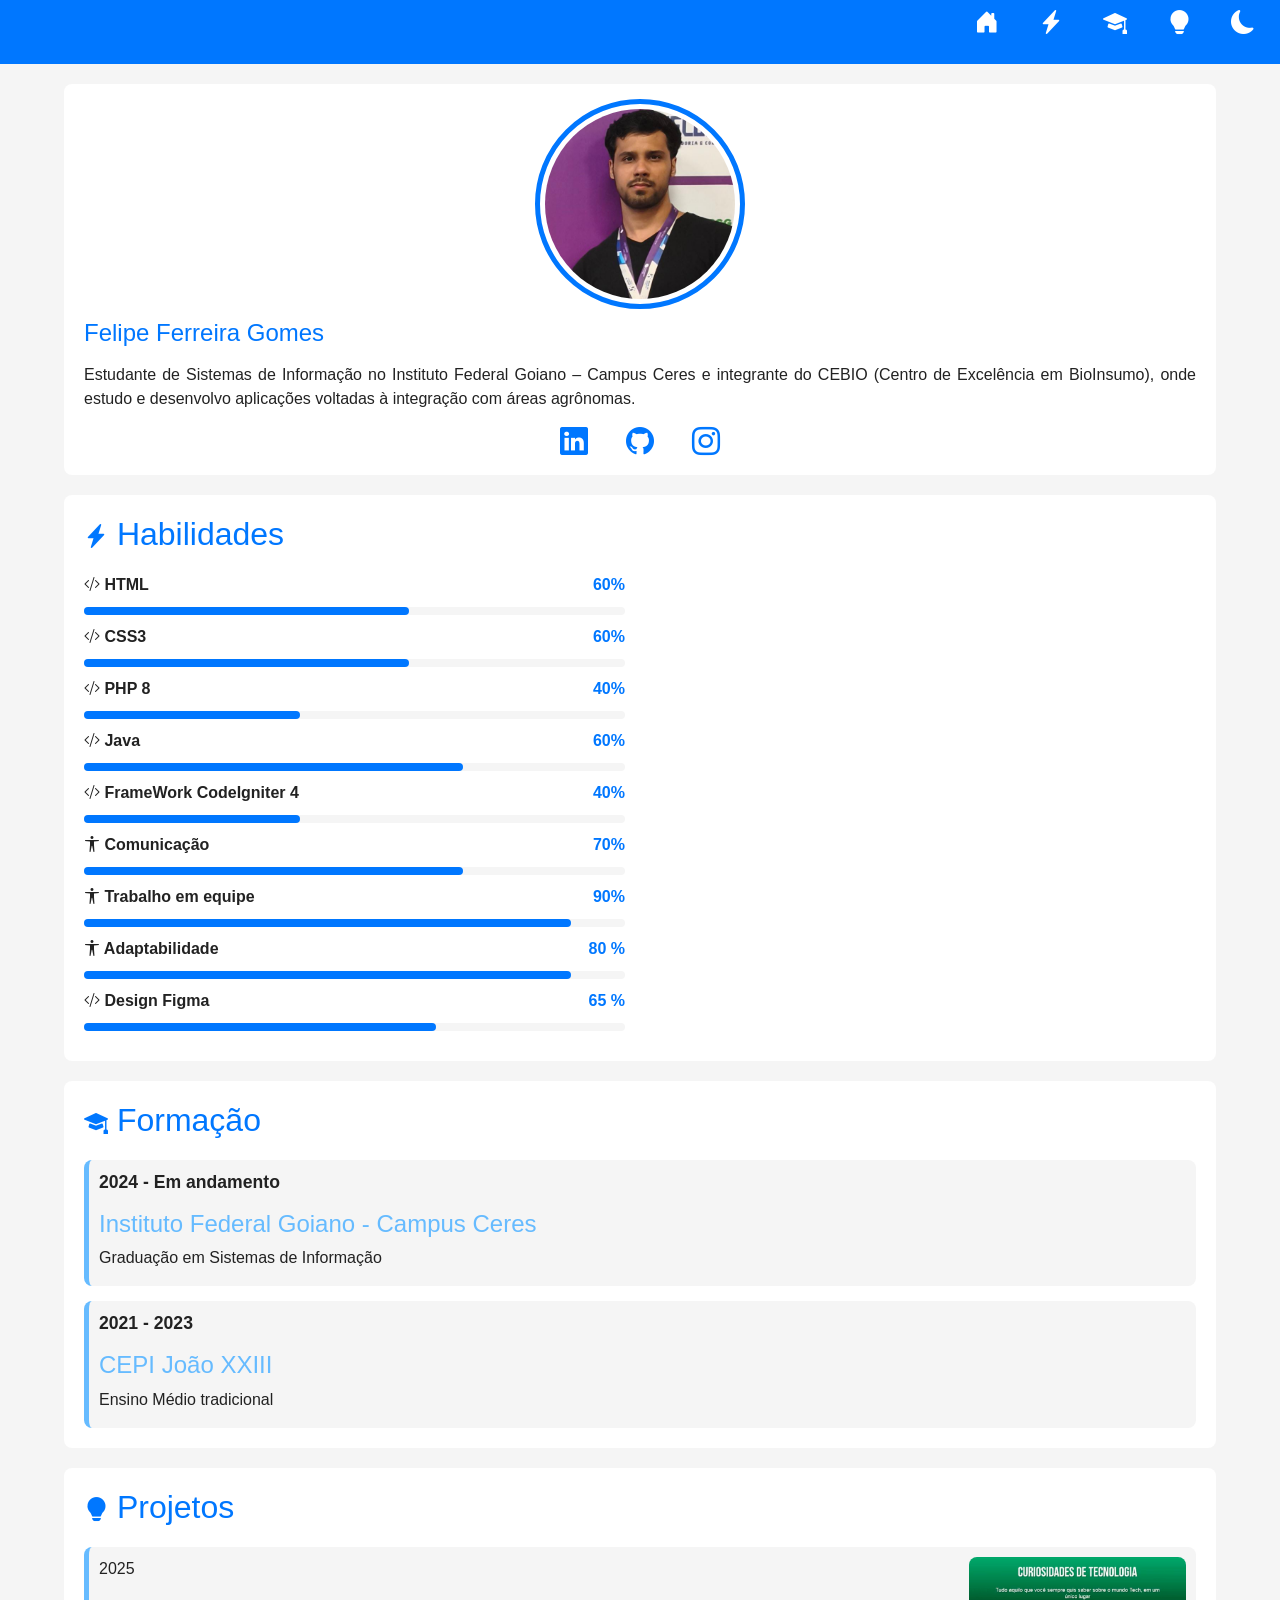
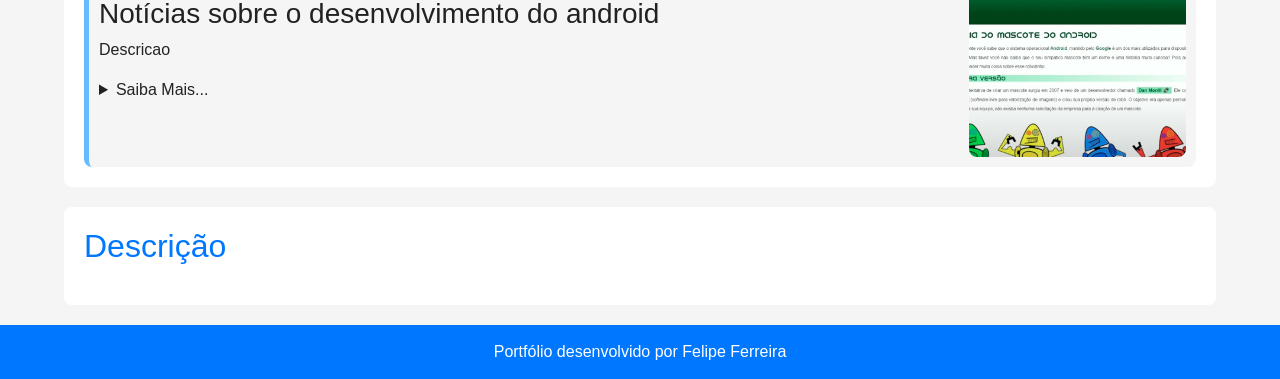
==== projeto-portfolio/index.html @ 2c06e5e0 "Menu funcional" ====
<!DOCTYPE html>
<html lang="pt-br">

<head>
    <meta charset="UTF-8">
    <meta name="viewport" content="width=device-width, initial-scale=1.0">
    <title>Portfólio Felipe</title>
    <link rel="shortcut icon" href="favicon.svg" type="image/svg">
    <link href="https://cdn.jsdelivr.net/npm/bootstrap@5.0.2/dist/css/bootstrap.min.css" rel="stylesheet"
        integrity="sha384-EVSTQN3/azprG1Anm3QDgpJLIm9Nao0Yz1ztcQTwFspd3yD65VohhpuuCOmLASjC" crossorigin="anonymous">
    <link href="https://cdn.jsdelivr.net/npm/bootstrap-icons@1.11.3/font/bootstrap-icons.css" rel="stylesheet">
    <link rel="stylesheet" href="estilos/style.css">


</head>

<body>

    <header>

        <nav id="menu">
            <ul>
                <li><a href="#ficha" class="link"><i class="bi bi-house-door-fill fs-4"></i></a></li>
                <li><a href="#skills" class="link" ><i class="bi bi-lightning-charge-fill fs-4"></i></a></li>
                <li><a href="#formacao" class="link" ><i class="bi bi-mortarboard-fill fs-4"></i></a></li>
                <li><a href="#projeto" class="link" ><i class="bi bi-lightbulb-fill fs-4"></i></a></li>
                <li><a href="#" id="botao-tema"><i class="bi bi-moon-fill fs-4"></i></a></li>
            </ul>
        </nav>


    </header>

    <main>

        <section id="ficha">
            <img src="imagens/felipePerfil.jpg" alt="Felipe Ferreira" class="foto">
            <h1>Felipe Ferreira Gomes</h1>
            <p>Estudante de Sistemas de Informação no Instituto Federal Goiano – Campus Ceres e integrante do CEBIO
                (Centro de Excelência em BioInsumo), onde estudo e desenvolvo aplicações voltadas à integração com áreas
                agrônomas. </p>
            <div id="social">
                <a href="https://www.linkedin.com/in/felipe-ferreira-gomes-b297a4351/" target="_blank" rel="nofollow">
                    <i class="bi bi-linkedin fs-3"></i></a> <!--LINKEDIN-->
                <a href="https://github.com/FelGomes" target="_blank" rel="nofollow"> <i
                        class="bi bi-github fs-3"></i></a> <!--GitHUb-->
                <a href="https://www.instagram.com/felipe.gomees_?igsh=MTMwdmM3eGdrZGh6NA==" target="_blank"
                    rel="nofollow"> <i class="bi bi-instagram fs-3"></i></a> <!--Instagram-->


            </div>

        </section>

        <section id="detalhes">
            <article id="skills">
                <h2> <i class="bi bi-lightning-charge-fill fs-4"></i> Habilidades </h2>
                <div id="skill-container">
                    <div class="item">
                        <div class="info">
                            <span class="nome">
                                <i class="bi bi-code-slash"></i> HTML
                            </span>
                            <span class="porcent">
                                60%
                            </span>
                        </div>

                        <div class="barra">
                            <div class="progresso" style="width: 60%;">
                            </div>
                        </div>
                    </div>
                </div>

                <div id="skill-container">
                    <div class="item">
                        <div class="info">
                            <span class="nome">
                                <i class="bi bi-code-slash"></i> CSS3
                            </span>
                            <span class="porcent">
                                60%
                            </span>
                        </div>

                        <div class="barra">
                            <div class="progresso" style="width: 60%;">
                            </div>
                        </div>
                    </div>
                </div>

                <div id="skill-container">
                    <div class="item">
                        <div class="info">
                            <span class="nome">
                                <i class="bi bi-code-slash"></i> PHP 8
                            </span>
                            <span class="porcent">
                                40%
                            </span>
                        </div>

                        <div class="barra">
                            <div class="progresso" style="width: 40%;">
                            </div>
                        </div>
                    </div>
                </div>

                <div id="skill-container">
                    <div class="item">
                        <div class="info">
                            <span class="nome">
                                <i class="bi bi-code-slash"></i> Java
                            </span>
                            <span class="porcent">
                                60%
                            </span>
                        </div>

                        <div class="barra">
                            <div class="progresso" style="width: 70%;">
                            </div>
                        </div>
                    </div>
                </div>


                <div id="skill-container">
                    <div class="item">
                        <div class="info">
                            <span class="nome">
                                <i class="bi bi-code-slash"></i> FrameWork CodeIgniter 4
                            </span>
                            <span class="porcent">
                                40%
                            </span>
                        </div>

                        <div class="barra">
                            <div class="progresso" style="width: 40%;">
                            </div>
                        </div>
                    </div>
                </div>

                <div id="skill-container">
                    <div class="item">
                        <div class="info">
                            <span class="nome">
                                <i class="bi bi-universal-access"></i> Comunicação
                            </span>
                            <span class="porcent">
                                70%
                            </span>
                        </div>

                        <div class="barra">
                            <div class="progresso" style="width: 70%;">
                            </div>
                        </div>
                    </div>
                </div>

                <div id="skill-container">
                    <div class="item">
                        <div class="info">
                            <span class="nome">
                                <i class="bi bi-universal-access"></i> Trabalho em equipe
                            </span>
                            <span class="porcent">
                                90%
                            </span>
                        </div>

                        <div class="barra">
                            <div class="progresso" style="width: 90%;">
                            </div>
                        </div>
                    </div>
                </div>

                <div id="skill-container">
                    <div class="item">
                        <div class="info">
                            <span class="nome">
                                <i class="bi bi-universal-access"></i> Adaptabilidade
                            </span>
                            <span class="porcent">
                                80 %
                            </span>
                        </div>

                        <div class="barra">
                            <div class="progresso" style="width: 90%;">
                            </div>
                        </div>
                    </div>
                </div>


                <div id="skill-container">
                    <div class="item">
                        <div class="info">
                            <span class="nome">
                                <i class="bi bi-code-slash"></i> Design Figma
                            </span>
                            <span class="porcent">
                                65 %
                            </span>
                        </div>

                        <div class="barra">
                            <div class="progresso" style="width: 65%;">
                            </div>
                        </div>
                    </div>
                </div>


            </article> <!--FIm das skills-->

            <article id="formacao">
                <h2> <i class="bi bi-mortarboard-fill fs-4"></i> Formação</h2>

                <div id="formacao-container">
                    <div class="curso">
                        <p class="periodo"> 2021 - 2023
                        <h3 class="instituicao">CEPI João XXIII</h3>
                        <p class="titulacao">Ensino Médio tradicional</p>
                        </p>
                    </div>

                    <div class="curso">
                        <p class="periodo"> 2024 - Em andamento
                        <h3 class="instituicao">Instituto Federal Goiano - Campus Ceres</h3>
                        <p class="titulacao">Graduação em Sistemas de Informação</p>
                        </p>
                    </div>

                </div>




            </article> <!--FIm das formacao-->

            <article id="projeto">
                <h2> <i class="bi bi-lightbulb-fill fs-4"></i> Projetos</h2>
                <div id="projeto-container">
                    <div class="projeto">
                        <img src="imagens/projeto-03-android.jpg" class="foto" alt="Site do android">
                        <div class="projeto-info">
                            <p class="periodo"> 2025</p>
                            <h3 class="titulo"> Notícias sobre o desenvolvimento do android </h3>
                            <p>Descricao</p>
                            <details>
                                <summary>Saiba Mais...</summary>
                                <p>Lorem ipsum dolor sit amet consectetur adipisicing elit. Iste animi adipisci ut vel
                                    libero nobis obcaecati harum eius error quas perferendis, dicta praesentium amet
                                    assumenda? Eligendi voluptas error sequi dolore. Lorem ipsum dolor, sit amet
                                    consectetur adipisicing elit. Beatae repellendus temporibus excepturi assumenda
                                    nesciunt, aliquid corrupti ex pariatur dolorum quae, veniam iure animi maxime soluta
                                    facilis vero ipsum quia debitis.</p>
                            </details>
                        </div>
                    </div>
                </div>





            </article> <!--FIm das projetos-->



            <article id="contato">
                <h2> Descrição</h2>
            </article>

        </section>
    </main>

    <footer>

        Portfólio desenvolvido por Felipe Ferreira

    </footer>

    <script src="scripts/script.js">

    </script>

</body>

</html>
---- projeto-portfolio/estilos/style.css ----
/* 
  Variáveis para cores:
  --fundo-principal
  --texto
  --texto-inverso
  --destaque
  --destaque-inverso
  --fundo-card
*/


* {
  margin: 0;
  padding: 0;
  box-sizing: border-box;
}

:root {
  --fundo-principal: #f5f5f5;
  --texto: #222222;
  --texto-inverso: #fff;
  --destaque: #0077ff;
  --destaque-inverso: #66bbff;
  --fundo-card: #fff;

}


body {
  font-family: Verdana, Geneva, Tahoma, sans-serif;
  line-height: 1.5em;
  background-color: var(--fundo-principal);
  color: var(--texto);

}

p {
  text-align: justify;
}

/*Cabeçalho*/
header {
  background-color: var(--destaque);
  color: var(--texto);
  padding: 10px;
  display: flex;
  /*Utilizou para deixar flexivel*/
  justify-content: flex-end;
  /*Mudou a posição para o final da página*/
  align-content: center;
  /*E deixou o conteudo centralizado no eixo vertical (cross axis)*/
  position: sticky; /*Posição da barra de icones*/
  top: 0; /*Posição que vai ficar a barra*/
  z-index: 1; /*sao camadas*/
}

/*lista dos icones*/
#menu ul {
  list-style: none;
  /*Tira as bolinhas do link*/
  display: flex;
  /*Deixou ele flexivel, logo, ficou um do lado do outro*/
  gap: 10px;
  /*Distancia entre eles de 10px (grid layout)*/
}


/*link*/
nav#menu a {
  text-decoration: none;
  /*Tirou o sublinhado*/
  color: var(--texto-inverso);
  font-weight: 600;
  /*Tamanho da fonte*/
  padding: 12px 15px;
  border-radius: 5px;
  transition: background-color 0.3s, color 0.3s;
  /*Tempo de transiçção ao mudar ao passar o mouse em cima*/
}

/*Animação do link*/
nav#menu a:hover {
  background-color: var(--destaque-inverso);
  color: var(--destaque);
}

/*Conteudo*/
main {
  display: grid;
  grid-template-columns: 1fr 90vw 1fr;
  gap: 20px;
  margin-top: 20px;

}

/*Descrição do perfil*/

section#ficha {
  background-color: var(--fundo-card);
  padding: 20px;
  border-radius: 8px;
  grid-column: 2;
}

#ficha>p {
  text-align: justify;
}


/*FOto do perfil*/
section#ficha img.foto {
  width: 200px;
  aspect-ratio: 1/1;
  /*tamanho*/
  object-fit: cover;
  /*Controla como a imagem se encaixa dentro do espaço definido.*/
  overflow: hidden;
  /*Define o que acontece com o conteúdo que ultrapassa o limite do elemento*/
  border-radius: 50%;
  border: 5px solid var(--fundo-card);
  /*Borda entre a foto e a ultima borda*/
  outline: 5px solid var(--destaque);
  /*Borda final*/
  display: block;
  margin: auto;
  margin-bottom: 15px;
}

/*Nome*/
section#ficha h1 {

  color: var(--destaque);
  margin: 15px 0;
  font-size: 1.5em;
  text-align: left;
}

/*Icones de social*/
div#social {
  display: flex;
  justify-content: center;
  align-items: center;
  font-size: 1.6em;
  gap: 1.5em;
  /*1em = 16px*/
  margin-top: 10px;
}

div#social a {
  color: var(--destaque);
}

div#social a:hover {
  color: var(--destaque-inverso);
  transition: background-color 0.3s, color 0.3s;
}

section#detalhes {
  grid-column: 2;
}

article {
  background-color: var(--fundo-card);
  padding: 20px;
  margin-bottom: 20px;
  border-radius: 8px;

}

article>h2 {
  color: var(--destaque);
  margin-bottom: 20px;
}

#skill-container {
  display: grid;
  grid-template-columns: 1fr;
  gap: 30px;
}

#skill-container .info {
  display: flex;
  justify-content: space-between;
  align-items: center;

}

#skill-container .nome {
  font-weight: bold;
  color: var(--texto);
}

#skill-container .porcent {
  font-weight: bold;
  color: var(--destaque);
}

#skill-container .barra {
  width: 100%;
  background-color: var(--fundo-principal);
  height: 8px;
  margin: 10px 0;
  border-radius: 4px;
}

#skill-container .progresso {
  height: 8px;
  width: 100%;
  background-color: var(--destaque);
  border-radius: 4px;
}

#formacao-container {
  display: flex;
  flex-direction: column-reverse;
  gap: 15px;
  margin-top: 10px;
}

#formacao-container .curso {
  background-color: var(--fundo-principal);
  border-radius: 8px;
  border-left: 5px solid var(--destaque-inverso);
  padding-left: 10px;
  transition: border-width 0.4s, border-color 0.4s;


}

#formacao-container .curso:hover {
  border-left-width: 15px;
  cursor: pointer;
  border-color: var(--destaque);

}

#formacao-container .periodo {
  font-size: 1.1em;
  font-weight: bold;
  color: var(--texto);
  padding-top: 10px;
}

#formacao-container .instituicao {
  color: var(--destaque-inverso);
  font-size: 1.5em;
}

#projeto-container {
  display: flex;
  flex-direction: column-reverse;/* (para ficar do mais recente até o mais antigo);*/
  gap: 20px;
}


#projeto-container .projeto {
  display: flex;
  flex-direction: column;
  gap: 15px;
  background-color: var(--fundo-principal);
  padding: 10px;
  border-radius: 8px;
  border-left: 5px solid var(--destaque-inverso);
  transition: border-color 0.4s, border-width 0.4s;
  

}


#projeto-container .projeto:hover {
  border-color: var(--destaque);
  border-left-width: 15px;
  cursor: pointer;

}

#projeto-container .foto {
  width: 100%;
  aspect-ratio: 16/9;
  object-fit: cover;
  overflow: hidden;
  border-radius: 8px;
}




footer {
  background-color: var(--destaque);
  color: var(--texto-inverso);
  text-align: center;
  padding: 15px;

}

footer a {
  color: var(--texto-inverso);
  text-decoration: none;
  font-weight: large;
}

footer a:hover {
  color: var(--destaque-inverso);
}



@media screen and (min-width: 768px) {
  #skill-container {
    grid-template-columns: 1fr 1fr;
  }

  #projeto-container .projeto {
    flex-direction: row-reverse;
    justify-content: space-between;
  }

  #projeto-container .projeto-info {
    max-width: 80%;
  }

  #projeto-container .foto {
    aspect-ratio: 1/1;
    max-width: 20%;
    max-height: 200px;
  }

}
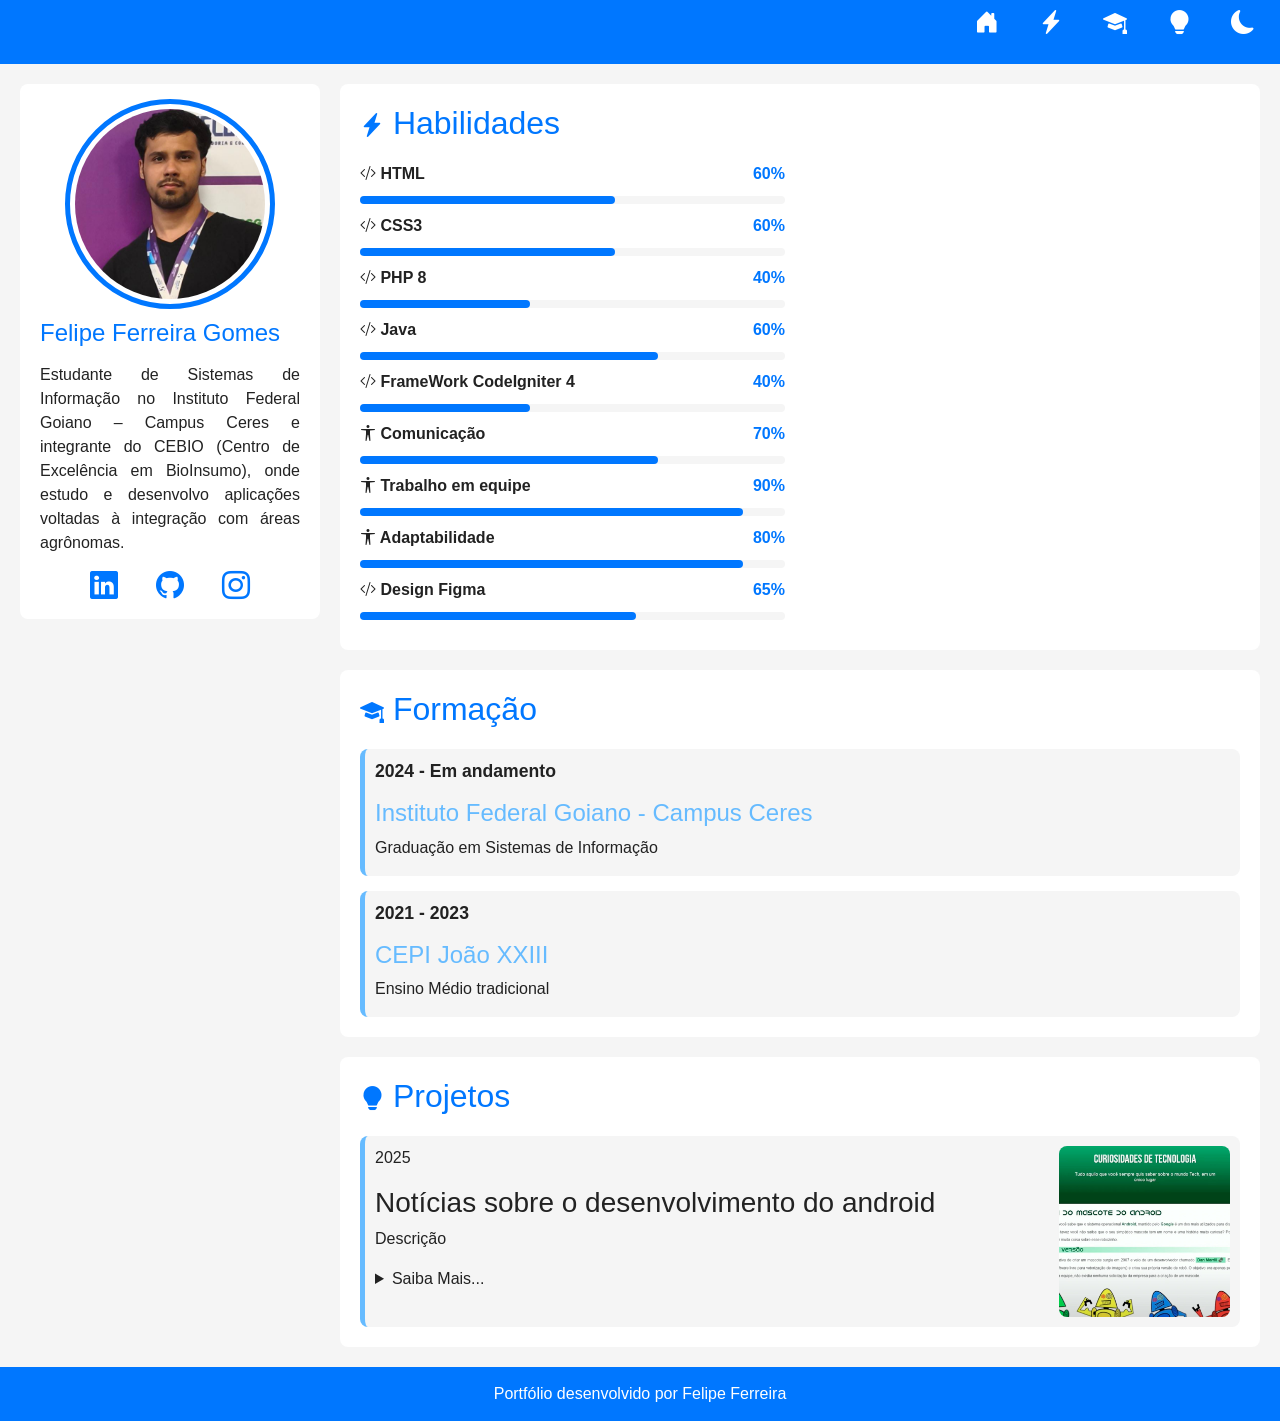
==== commit 12930e3c: "Alternando para o modo escuro" ====
--- a/projeto-portfolio/index.html
+++ b/projeto-portfolio/index.html
@@ -24,7 +24,7 @@
                 <li><a href="#skills" class="link" ><i class="bi bi-lightning-charge-fill fs-4"></i></a></li>
                 <li><a href="#formacao" class="link" ><i class="bi bi-mortarboard-fill fs-4"></i></a></li>
                 <li><a href="#projeto" class="link" ><i class="bi bi-lightbulb-fill fs-4"></i></a></li>
-                <li><a href="#" id="botao-tema"><i class="bi bi-moon-fill fs-4"></i></a></li>
+                <li><a href="#" class="link" id="botao-tema"><i class="bi bi-moon-fill fs-4"></i></a></li>
             </ul>
         </nav>
 
@@ -189,7 +189,7 @@
                                 <i class="bi bi-universal-access"></i> Adaptabilidade
                             </span>
                             <span class="porcent">
-                                80 %
+                                80%
                             </span>
                         </div>
 
@@ -208,7 +208,7 @@
                                 <i class="bi bi-code-slash"></i> Design Figma
                             </span>
                             <span class="porcent">
-                                65 %
+                                65%
                             </span>
                         </div>
 
@@ -255,7 +255,7 @@
                         <div class="projeto-info">
                             <p class="periodo"> 2025</p>
                             <h3 class="titulo"> Notícias sobre o desenvolvimento do android </h3>
-                            <p>Descricao</p>
+                            <p>Descrição</p>
                             <details>
                                 <summary>Saiba Mais...</summary>
                                 <p>Lorem ipsum dolor sit amet consectetur adipisicing elit. Iste animi adipisci ut vel
@@ -277,9 +277,9 @@
 
 
 
-            <article id="contato">
-                <h2> Descrição</h2>
-            </article>
+            <!-- <article id="contato"> -->
+                <!-- <h2> Descrição</h2> -->
+            <!-- </article> -->
 
         </section>
     </main>
--- a/projeto-portfolio/estilos/style.css
+++ b/projeto-portfolio/estilos/style.css
@@ -22,6 +22,16 @@
   --destaque: #0077ff;
   --destaque-inverso: #66bbff;
   --fundo-card: #fff;
+
+}
+
+body .escuro{
+  --fundo-principal: #222;
+  --texto: #e0e0e0;
+  --texto-inverso: #333;
+  --destaque: rgb(86, 206, 86); 
+  --destaque-inverso: rgb(55, 116, 55); 
+  --fundo-card: #444;
 
 }
 
@@ -87,7 +97,7 @@
 /*Conteudo*/
 main {
   display: grid;
-  grid-template-columns: 1fr 90vw 1fr;
+  grid-template-columns: auto 90vw auto;
   gap: 20px;
   margin-top: 20px;
 
@@ -174,7 +184,7 @@
 
 #skill-container {
   display: grid;
-  grid-template-columns: 1fr;
+  grid-template-columns: 1fr 1fr;
   gap: 30px;
 }
 
@@ -306,6 +316,28 @@
 
 
 @media screen and (min-width: 768px) {
+
+  main {
+    grid-template-columns: auto 300px 1fr auto;
+
+  }
+
+  section#ficha{
+    grid-column: 2 / 3; /*GRID-COLUMN-START e GRID-COLUMN-END*/
+    height: fit-content; /*Altura do conteudo*/
+    position: sticky;
+    top: 75px;
+
+
+  }
+
+  section#detalhes{
+
+    grid-column: 3 / 4;
+
+
+  }
+
   #skill-container {
     grid-template-columns: 1fr 1fr;
   }
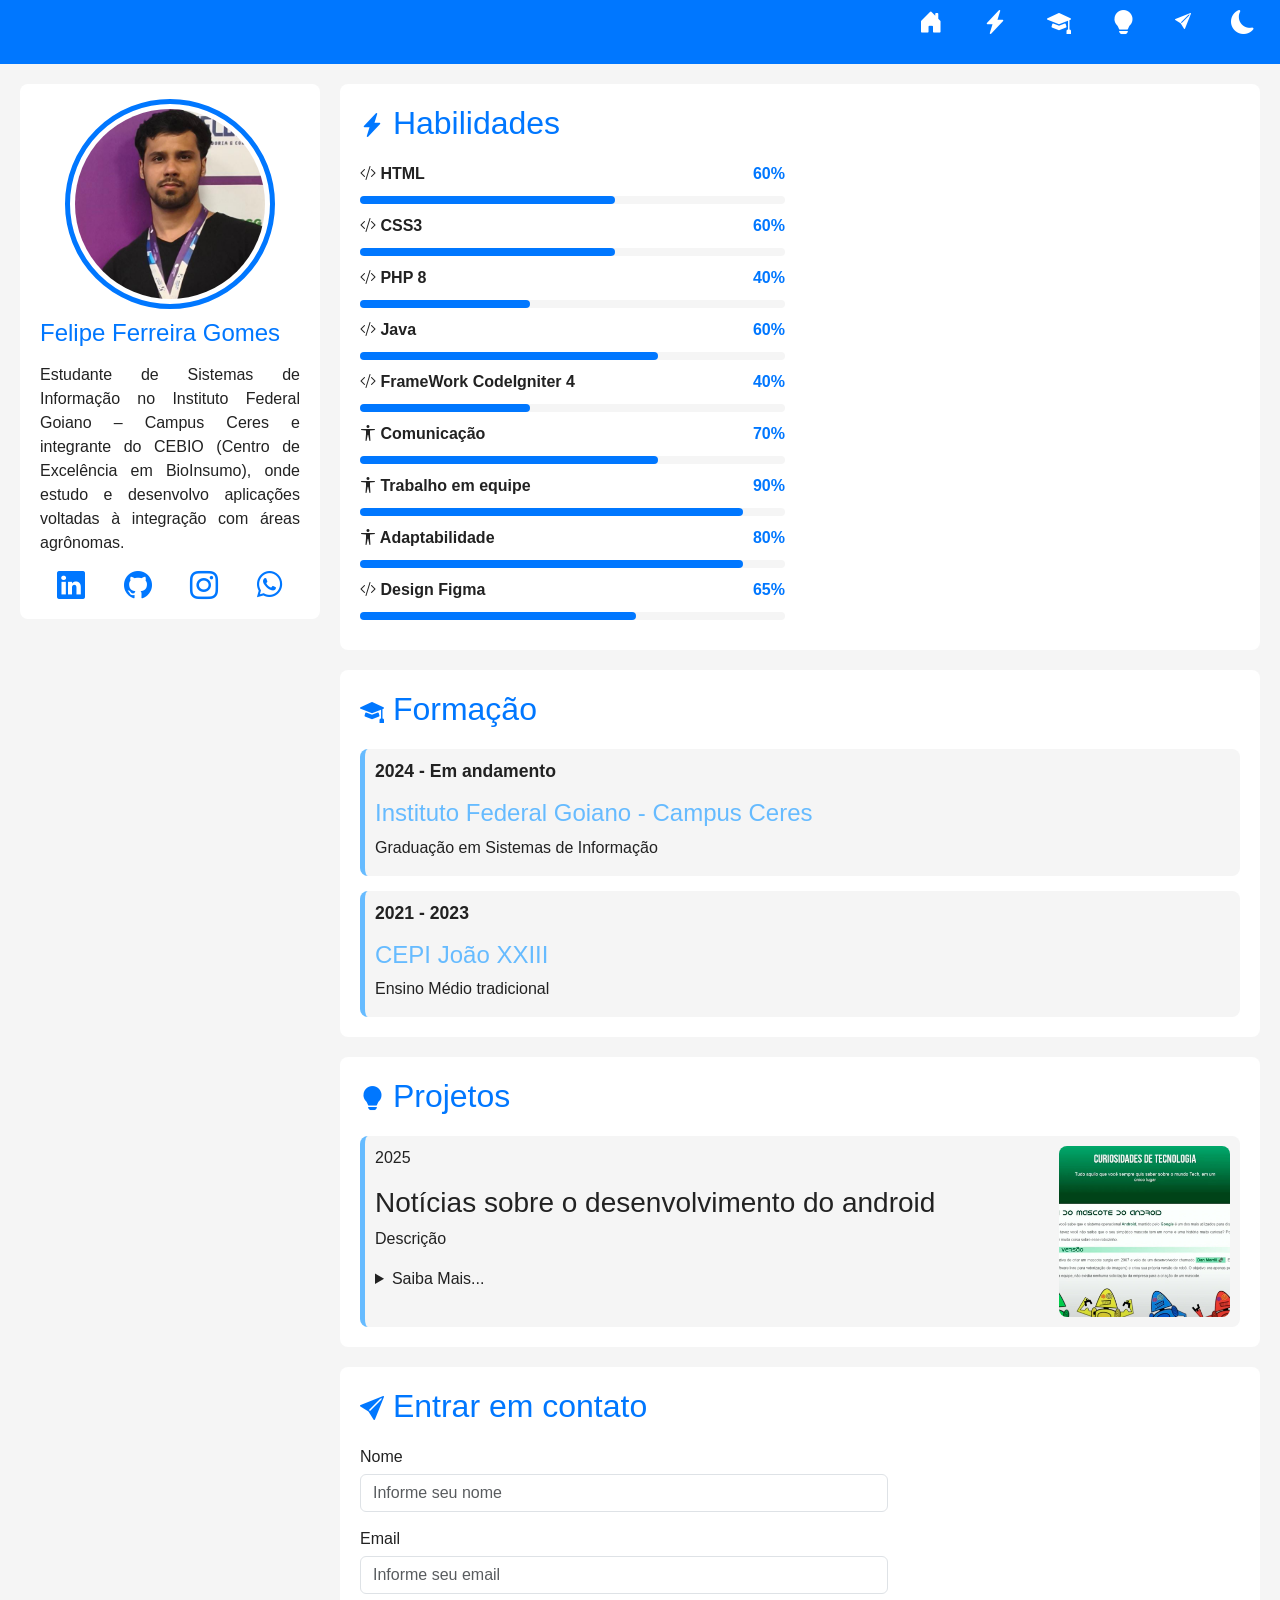
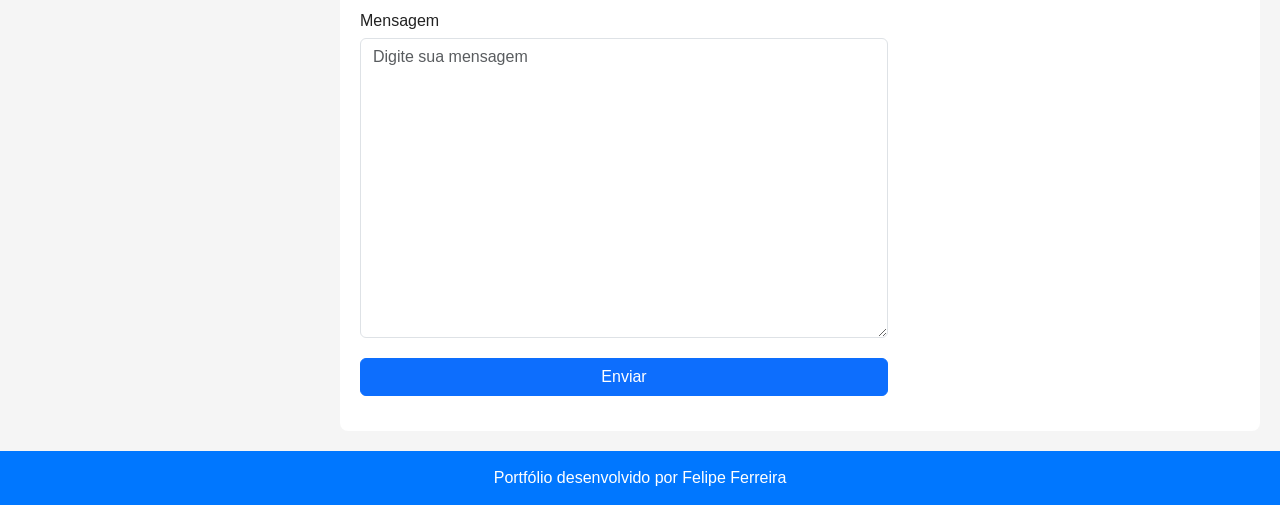
==== commit 0d942fe9: "Fazendo formulario para contato" ====
--- a/projeto-portfolio/index.html
+++ b/projeto-portfolio/index.html
@@ -24,6 +24,7 @@
                 <li><a href="#skills" class="link" ><i class="bi bi-lightning-charge-fill fs-4"></i></a></li>
                 <li><a href="#formacao" class="link" ><i class="bi bi-mortarboard-fill fs-4"></i></a></li>
                 <li><a href="#projeto" class="link" ><i class="bi bi-lightbulb-fill fs-4"></i></a></li>
+                <li><a href="#contato" class="link"> <i class="bi bi-send-fill fs4"></i> </a></li>
                 <li><a href="#" class="link" id="botao-tema"><i class="bi bi-moon-fill fs-4"></i></a></li>
             </ul>
         </nav>
@@ -46,6 +47,8 @@
                         class="bi bi-github fs-3"></i></a> <!--GitHUb-->
                 <a href="https://www.instagram.com/felipe.gomees_?igsh=MTMwdmM3eGdrZGh6NA==" target="_blank"
                     rel="nofollow"> <i class="bi bi-instagram fs-3"></i></a> <!--Instagram-->
+                <a href="https://wa.me/5562996496240" target="_blank" rel="nofollow"> <i><i class="bi bi-whatsapp"></i></i></a>
+               
 
 
             </div>
@@ -277,9 +280,20 @@
 
 
 
-            <!-- <article id="contato"> -->
-                <!-- <h2> Descrição</h2> -->
-            <!-- </article> -->
+            <article id="contato"> 
+                <h2>  <i class="bi bi-send-fill fs-4"></i> Entrar em contato</h2>
+                <div id="projeto-container">
+                    <form action="https://formsubmit.co/felipeferreiraag0@gmail.com" method="POST">
+                        <label for="Nome">Nome</label>
+                        <input type="text" name="nome" id="nome" placeholder="Informe seu nome" required class="form-control campo-contato" >
+                        <label for="Email">Email</label>
+                        <input type="email" name="email" id="email" placeholder="Informe seu email" required class="form-control campo-contato">
+                        <label for="mensagem">Mensagem</label>
+                        <textarea name="message" id="message"  class="form-control campo-text" placeholder="Digite sua mensagem"></textarea>
+                        <button type="submit" class="btn btn-primary campo-contato">Enviar</button>
+                    </form>
+                </div>
+            </article>
 
         </section>
     </main>
--- a/projeto-portfolio/estilos/style.css
+++ b/projeto-portfolio/estilos/style.css
@@ -1,3 +1,4 @@
+@charset "UTF-8";
 /* 
   Variáveis para cores:
   --fundo-principal
@@ -25,12 +26,12 @@
 
 }
 
-body .escuro{
+body .escuro {
   --fundo-principal: #222;
   --texto: #e0e0e0;
   --texto-inverso: #333;
-  --destaque: rgb(86, 206, 86); 
-  --destaque-inverso: rgb(55, 116, 55); 
+  --destaque: rgb(86, 206, 86);
+  --destaque-inverso: rgb(55, 116, 55);
   --fundo-card: #444;
 
 }
@@ -59,9 +60,12 @@
   /*Mudou a posição para o final da página*/
   align-content: center;
   /*E deixou o conteudo centralizado no eixo vertical (cross axis)*/
-  position: sticky; /*Posição da barra de icones*/
-  top: 0; /*Posição que vai ficar a barra*/
-  z-index: 1; /*sao camadas*/
+  position: sticky;
+  /*Posição da barra de icones*/
+  top: 0;
+  /*Posição que vai ficar a barra*/
+  z-index: 1;
+  /*sao camadas*/
 }
 
 /*lista dos icones*/
@@ -184,7 +188,7 @@
 
 #skill-container {
   display: grid;
-  grid-template-columns: 1fr 1fr;
+  grid-template-columns: 1fr;
   gap: 30px;
 }
 
@@ -258,7 +262,8 @@
 
 #projeto-container {
   display: flex;
-  flex-direction: column-reverse;/* (para ficar do mais recente até o mais antigo);*/
+  flex-direction: column-reverse;
+  /* (para ficar do mais recente até o mais antigo);*/
   gap: 20px;
 }
 
@@ -272,7 +277,7 @@
   border-radius: 8px;
   border-left: 5px solid var(--destaque-inverso);
   transition: border-color 0.4s, border-width 0.4s;
-  
+
 
 }
 
@@ -314,6 +319,41 @@
 }
 
 
+.campo-contato,
+.botao-contato {
+  width: 60%;
+  margin-top: 5px;
+  margin-bottom: 15px;
+}
+
+.botao-contato {
+  background-color: var(--destaque);
+}
+
+.campo-text {
+  width: 60%;
+  margin: 5px 0 15px 0;
+  height: 300px;
+}
+
+@media screen and (max-width: 768px) {
+
+  .botao-contato,
+  .campo-contato {
+    width: 100%;
+    margin-top: 5px;
+    margin-bottom: 15px;
+  }
+
+  .campo-text {
+    width: 100%;
+    margin: 5px 0 15px 0;
+    height: 300px;
+  }
+
+}
+
+
 
 @media screen and (min-width: 768px) {
 
@@ -322,16 +362,18 @@
 
   }
 
-  section#ficha{
-    grid-column: 2 / 3; /*GRID-COLUMN-START e GRID-COLUMN-END*/
-    height: fit-content; /*Altura do conteudo*/
+  section#ficha {
+    grid-column: 2 / 3;
+    /*GRID-COLUMN-START e GRID-COLUMN-END*/
+    height: fit-content;
+    /*Altura do conteudo*/
     position: sticky;
     top: 75px;
 
 
   }
 
-  section#detalhes{
+  section#detalhes {
 
     grid-column: 3 / 4;
 
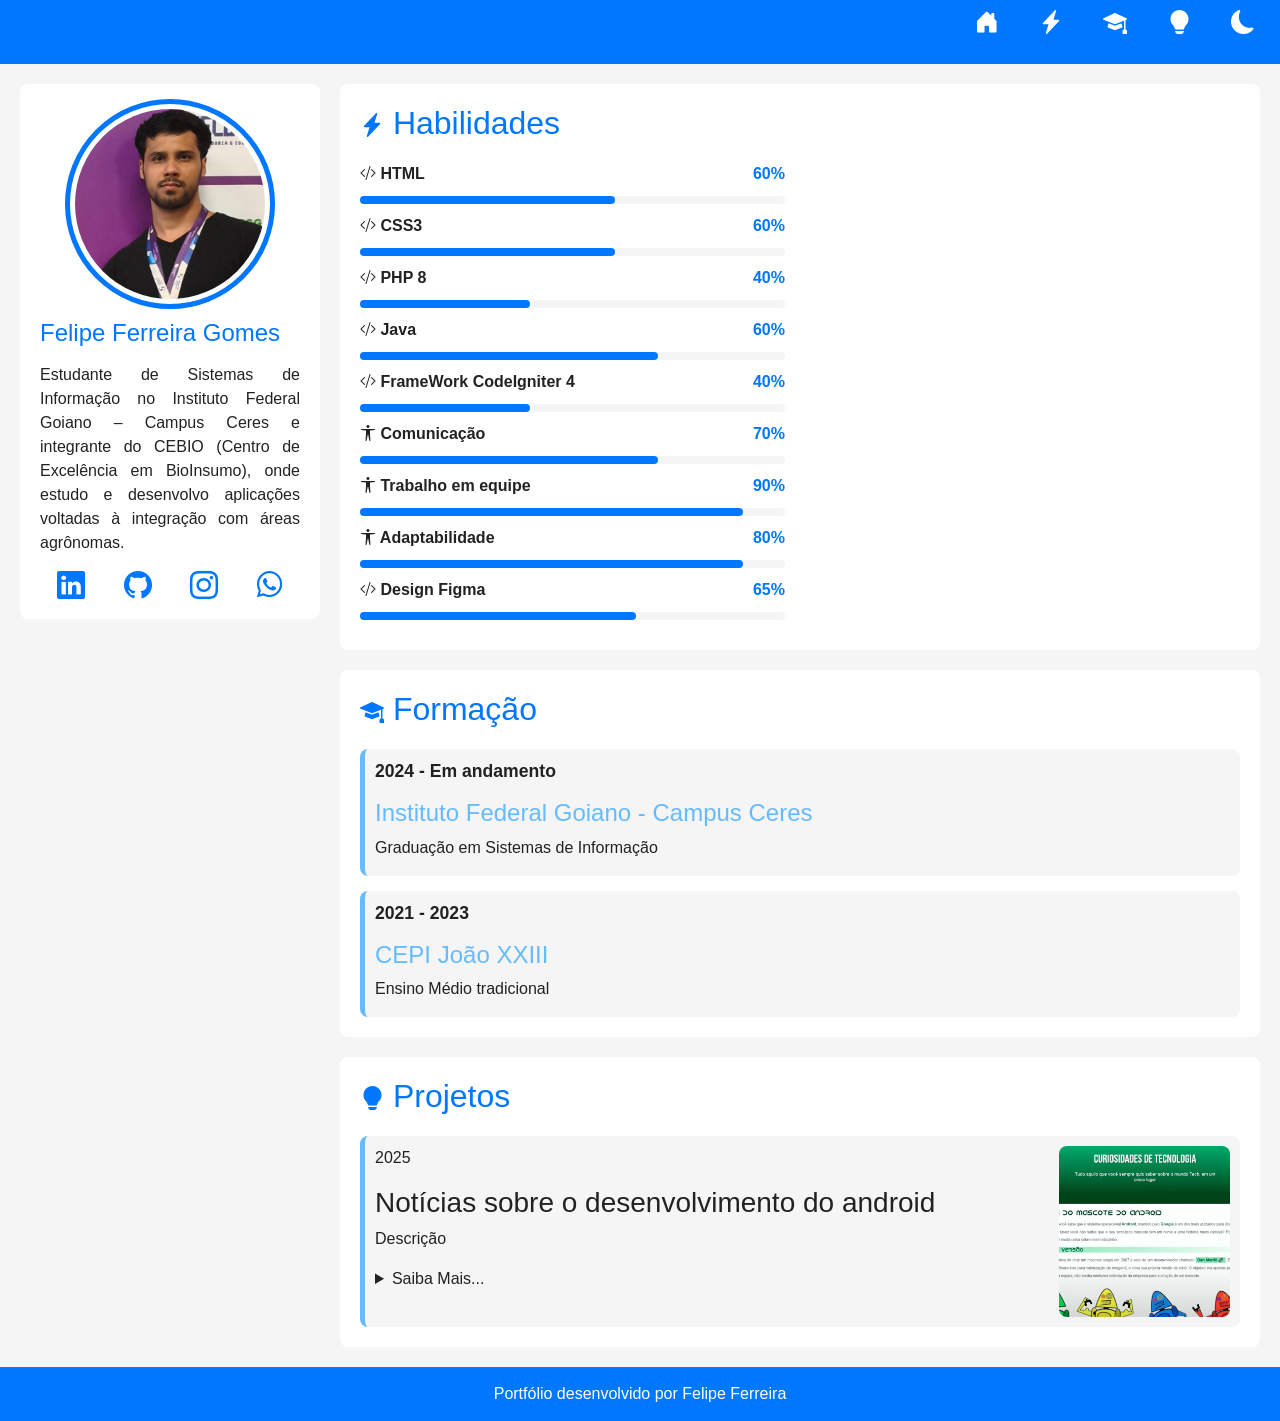
==== commit d6c4190d: "Ocultando formulario de contato" ====
--- a/projeto-portfolio/index.html
+++ b/projeto-portfolio/index.html
@@ -21,10 +21,10 @@
         <nav id="menu">
             <ul>
                 <li><a href="#ficha" class="link"><i class="bi bi-house-door-fill fs-4"></i></a></li>
-                <li><a href="#skills" class="link" ><i class="bi bi-lightning-charge-fill fs-4"></i></a></li>
-                <li><a href="#formacao" class="link" ><i class="bi bi-mortarboard-fill fs-4"></i></a></li>
-                <li><a href="#projeto" class="link" ><i class="bi bi-lightbulb-fill fs-4"></i></a></li>
-                <li><a href="#contato" class="link"> <i class="bi bi-send-fill fs4"></i> </a></li>
+                <li><a href="#skills" class="link"><i class="bi bi-lightning-charge-fill fs-4"></i></a></li>
+                <li><a href="#formacao" class="link"><i class="bi bi-mortarboard-fill fs-4"></i></a></li>
+                <li><a href="#projeto" class="link"><i class="bi bi-lightbulb-fill fs-4"></i></a></li>
+                <!-- <li><a href="#contato" class="link"> <i class="bi bi-send-fill fs4"></i> </a></li> -->
                 <li><a href="#" class="link" id="botao-tema"><i class="bi bi-moon-fill fs-4"></i></a></li>
             </ul>
         </nav>
@@ -47,8 +47,9 @@
                         class="bi bi-github fs-3"></i></a> <!--GitHUb-->
                 <a href="https://www.instagram.com/felipe.gomees_?igsh=MTMwdmM3eGdrZGh6NA==" target="_blank"
                     rel="nofollow"> <i class="bi bi-instagram fs-3"></i></a> <!--Instagram-->
-                <a href="https://wa.me/5562996496240" target="_blank" rel="nofollow"> <i><i class="bi bi-whatsapp"></i></i></a>
-               
+                <a href="https://wa.me/5562996496240" target="_blank" rel="nofollow"> <i><i
+                            class="bi bi-whatsapp"></i></i></a>
+
 
 
             </div>
@@ -280,20 +281,25 @@
 
 
 
-            <article id="contato"> 
-                <h2>  <i class="bi bi-send-fill fs-4"></i> Entrar em contato</h2>
+            <!-- <article id="contato">
+                <h2> <i class="bi bi-send-fill fs-4"></i> Entrar em contato</h2>
                 <div id="projeto-container">
                     <form action="https://formsubmit.co/felipeferreiraag0@gmail.com" method="POST">
                         <label for="Nome">Nome</label>
-                        <input type="text" name="nome" id="nome" placeholder="Informe seu nome" required class="form-control campo-contato" >
+                        <input type="text" name="nome" id="nome" placeholder="Informe seu nome" required
+                            class="form-control campo-contato">
                         <label for="Email">Email</label>
-                        <input type="email" name="email" id="email" placeholder="Informe seu email" required class="form-control campo-contato">
+                        <input type="email" name="email" id="email" placeholder="Informe seu email" required
+                            class="form-control campo-contato">
                         <label for="mensagem">Mensagem</label>
-                        <textarea name="message" id="message"  class="form-control campo-text" placeholder="Digite sua mensagem"></textarea>
+                        <textarea name="message" id="message" class="form-control campo-text"
+                            placeholder="Digite sua mensagem"></textarea>
+                            <input type="hidden" name="_captcha" value="false">
+                            <input type="hidden" name="_next" value="http://127.0.0.1:5500/projeto-portfolio/obrigado.html">
                         <button type="submit" class="btn btn-primary campo-contato">Enviar</button>
                     </form>
                 </div>
-            </article>
+            </article> -->
 
         </section>
     </main>
@@ -306,6 +312,42 @@
 
     <script src="scripts/script.js">
 
+        // const form = document.getElementById('form-contato');
+        // const alerta = document.getElementById('alerta-contato');
+
+        // form.addEventListener('submit', function (e) {
+        //     e.preventDefault(); // impede reload
+
+        //     const formData = new FormData(form);
+
+        //     fetch(form.action, {
+        //         method: 'POST',
+        //         body: formData,
+        //         headers: {
+        //             'Accept': 'application/json'
+        //         }
+        //     })
+        //         .then(res => {
+        //             if (!res.ok) throw new Error();
+        //             alerta.innerHTML = `
+        //     <div class="alert alert-success alert-dismissible fade show" role="alert">
+        //         <strong>Sucesso!</strong> Mensagem enviada com sucesso.
+        //         <button type="button" class="btn-close" data-bs-dismiss="alert"></button>
+        //     </div>
+        // `;
+        //             form.reset();
+        //         })
+        //         .catch(() => {
+        //             alerta.innerHTML = `
+        //     <div class="alert alert-danger alert-dismissible fade show" role="alert">
+        //         <strong>Erro!</strong> Não foi possível enviar a mensagem.
+        //         <button type="button" class="btn-close" data-bs-dismiss="alert"></button>
+        //     </div>
+        // `;
+        //         });
+        // });
+
+
     </script>
 
 </body>
--- a/projeto-portfolio/estilos/style.css
+++ b/projeto-portfolio/estilos/style.css
@@ -319,24 +319,7 @@
 }
 
 
-.campo-contato,
-.botao-contato {
-  width: 60%;
-  margin-top: 5px;
-  margin-bottom: 15px;
-}
-
-.botao-contato {
-  background-color: var(--destaque);
-}
-
-.campo-text {
-  width: 60%;
-  margin: 5px 0 15px 0;
-  height: 300px;
-}
-
-@media screen and (max-width: 768px) {
+
 
   .botao-contato,
   .campo-contato {
@@ -351,7 +334,7 @@
     height: 300px;
   }
 
-}
+
 
 
 
@@ -399,4 +382,22 @@
     max-height: 200px;
   }
 
+  .campo-contato,
+.botao-contato {
+  width: 60%;
+  margin-top: 5px;
+  margin-bottom: 15px;
+}
+
+.botao-contato {
+  background-color: var(--destaque);
+}
+
+.campo-text {
+  width: 60%;
+  margin: 5px 0 15px 0;
+  height: 300px;
+}
+
+
 }
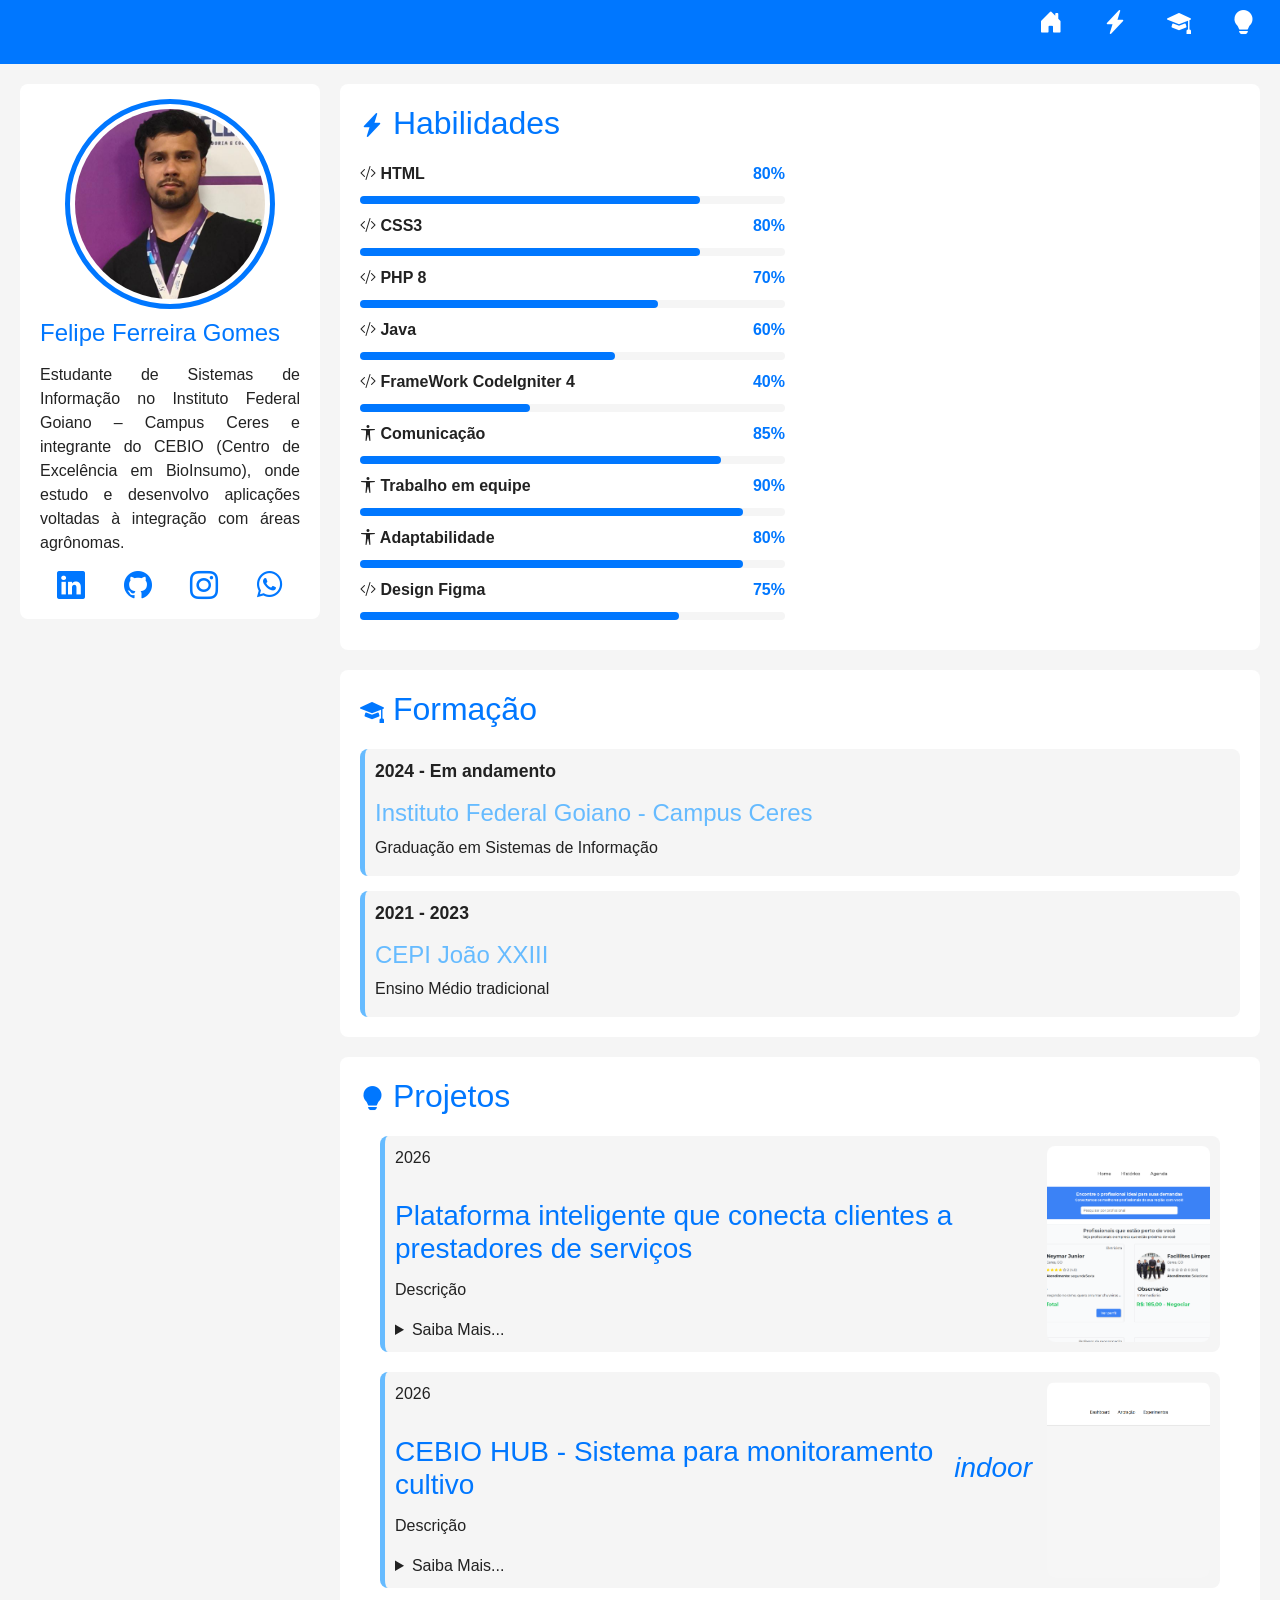
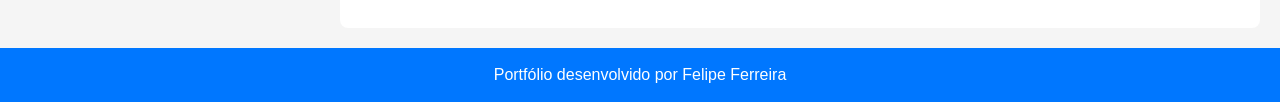
==== commit 9b32ce09: "Tela para explicação do software laborHUb" ====
--- a/projeto-portfolio/index.html
+++ b/projeto-portfolio/index.html
@@ -25,7 +25,7 @@
                 <li><a href="#formacao" class="link"><i class="bi bi-mortarboard-fill fs-4"></i></a></li>
                 <li><a href="#projeto" class="link"><i class="bi bi-lightbulb-fill fs-4"></i></a></li>
                 <!-- <li><a href="#contato" class="link"> <i class="bi bi-send-fill fs4"></i> </a></li> -->
-                <li><a href="#" class="link" id="botao-tema"><i class="bi bi-moon-fill fs-4"></i></a></li>
+                <!-- <li><a href="#" class="link" id="botao-tema"><i class="bi bi-moon-fill fs-4"></i></a></li> -->
             </ul>
         </nav>
 
@@ -66,6 +66,60 @@
                                 <i class="bi bi-code-slash"></i> HTML
                             </span>
                             <span class="porcent">
+                                80%
+                            </span>
+                        </div>
+
+                        <div class="barra">
+                            <div class="progresso" style="width: 80%;">
+                            </div>
+                        </div>
+                    </div>
+                </div>
+
+                <div id="skill-container">
+                    <div class="item">
+                        <div class="info">
+                            <span class="nome">
+                                <i class="bi bi-code-slash"></i> CSS3
+                            </span>
+                            <span class="porcent">
+                                80%
+                            </span>
+                        </div>
+
+                        <div class="barra">
+                            <div class="progresso" style="width: 80%;">
+                            </div>
+                        </div>
+                    </div>
+                </div>
+
+                <div id="skill-container">
+                    <div class="item">
+                        <div class="info">
+                            <span class="nome">
+                                <i class="bi bi-code-slash"></i> PHP 8
+                            </span>
+                            <span class="porcent">
+                                70%
+                            </span>
+                        </div>
+
+                        <div class="barra">
+                            <div class="progresso" style="width: 70%;">
+                            </div>
+                        </div>
+                    </div>
+                </div>
+
+                <div id="skill-container">
+                    <div class="item">
+                        <div class="info">
+                            <span class="nome">
+                                <i class="bi bi-code-slash"></i> Java
+                            </span>
+                            <span class="porcent">
                                 60%
                             </span>
                         </div>
@@ -77,29 +131,12 @@
                     </div>
                 </div>
 
-                <div id="skill-container">
-                    <div class="item">
-                        <div class="info">
-                            <span class="nome">
-                                <i class="bi bi-code-slash"></i> CSS3
-                            </span>
-                            <span class="porcent">
-                                60%
-                            </span>
-                        </div>
-
-                        <div class="barra">
-                            <div class="progresso" style="width: 60%;">
-                            </div>
-                        </div>
-                    </div>
-                </div>
-
-                <div id="skill-container">
-                    <div class="item">
-                        <div class="info">
-                            <span class="nome">
-                                <i class="bi bi-code-slash"></i> PHP 8
+
+                <div id="skill-container">
+                    <div class="item">
+                        <div class="info">
+                            <span class="nome">
+                                <i class="bi bi-code-slash"></i> FrameWork CodeIgniter 4
                             </span>
                             <span class="porcent">
                                 40%
@@ -117,52 +154,15 @@
                     <div class="item">
                         <div class="info">
                             <span class="nome">
-                                <i class="bi bi-code-slash"></i> Java
-                            </span>
-                            <span class="porcent">
-                                60%
-                            </span>
-                        </div>
-
-                        <div class="barra">
-                            <div class="progresso" style="width: 70%;">
-                            </div>
-                        </div>
-                    </div>
-                </div>
-
-
-                <div id="skill-container">
-                    <div class="item">
-                        <div class="info">
-                            <span class="nome">
-                                <i class="bi bi-code-slash"></i> FrameWork CodeIgniter 4
-                            </span>
-                            <span class="porcent">
-                                40%
-                            </span>
-                        </div>
-
-                        <div class="barra">
-                            <div class="progresso" style="width: 40%;">
-                            </div>
-                        </div>
-                    </div>
-                </div>
-
-                <div id="skill-container">
-                    <div class="item">
-                        <div class="info">
-                            <span class="nome">
                                 <i class="bi bi-universal-access"></i> Comunicação
                             </span>
                             <span class="porcent">
-                                70%
-                            </span>
-                        </div>
-
-                        <div class="barra">
-                            <div class="progresso" style="width: 70%;">
+                                85%
+                            </span>
+                        </div>
+
+                        <div class="barra">
+                            <div class="progresso" style="width: 85%;">
                             </div>
                         </div>
                     </div>
@@ -212,12 +212,12 @@
                                 <i class="bi bi-code-slash"></i> Design Figma
                             </span>
                             <span class="porcent">
-                                65%
-                            </span>
-                        </div>
-
-                        <div class="barra">
-                            <div class="progresso" style="width: 65%;">
+                                75%
+                            </span>
+                        </div>
+
+                        <div class="barra">
+                            <div class="progresso" style="width: 75%;">
                             </div>
                         </div>
                     </div>
@@ -253,25 +253,46 @@
 
             <article id="projeto">
                 <h2> <i class="bi bi-lightbulb-fill fs-4"></i> Projetos</h2>
-                <div id="projeto-container">
+                <div class="projeto-container">
                     <div class="projeto">
-                        <img src="imagens/projeto-03-android.jpg" class="foto" alt="Site do android">
+                        <img src="imagens/LaborHUB.jpg" class="foto" alt="Site do LaborHUB">
                         <div class="projeto-info">
-                            <p class="periodo"> 2025</p>
-                            <h3 class="titulo"> Notícias sobre o desenvolvimento do android </h3>
+                            <p class="periodo"> 2026</p>
+                            <h3 class="titulo"> Plataforma inteligente que conecta clientes a prestadores de serviços
+                            </h3>
                             <p>Descrição</p>
                             <details>
                                 <summary>Saiba Mais...</summary>
-                                <p>Lorem ipsum dolor sit amet consectetur adipisicing elit. Iste animi adipisci ut vel
-                                    libero nobis obcaecati harum eius error quas perferendis, dicta praesentium amet
-                                    assumenda? Eligendi voluptas error sequi dolore. Lorem ipsum dolor, sit amet
-                                    consectetur adipisicing elit. Beatae repellendus temporibus excepturi assumenda
-                                    nesciunt, aliquid corrupti ex pariatur dolorum quae, veniam iure animi maxime soluta
-                                    facilis vero ipsum quia debitis.</p>
+                                <p>LaborHUB é uma plataforma que foi desenvolvida no ambiente acadêmico que tem a
+                                    finalidade de conectar prestadores de serviços a clientes na região local.
+                                    <a href="laborhub.html">Ver mais detalhes sobre essa aplicação</a>
+                                </p>
                             </details>
                         </div>
                     </div>
                 </div>
+
+                <!-- Segundo projeto -->
+
+                <div class="projeto-container">
+                    <div class="projeto">
+                        <img src="imagens/CEBIOHUB.jpg" class="foto" alt="Site do android">
+                        <div class="projeto-info">
+                            <p class="periodo"> 2026</p>
+                            <h3 class="titulo"> CEBIO HUB - Sistema para monitoramento cultivo <i>indoor</i>
+                            </h3>
+                            <p>Descrição</p>
+                            <details>
+                                <summary>Saiba Mais...</summary>
+                                <p> CebioHUB é uma plataforma financiada pelo CEBIO e pela FAPEG que esta integrada a um dispositivo ioT para monitoramento e controle de cultivo <i>indoor</i>
+                                    <a href="">Ver mais detalhes sobre essa aplicação</a>
+                                </p>
+                            </details>
+                        </div>
+                    </div>
+                </div>
+
+
 
 
 
@@ -309,6 +330,8 @@
         Portfólio desenvolvido por Felipe Ferreira
 
     </footer>
+
+    <script src="/projeto-portfolio/scripts/script.js"></script>
 
     <script src="scripts/script.js">
 
--- a/projeto-portfolio/estilos/style.css
+++ b/projeto-portfolio/estilos/style.css
@@ -260,15 +260,16 @@
   font-size: 1.5em;
 }
 
-#projeto-container {
+.projeto-container {
   display: flex;
   flex-direction: column-reverse;
   /* (para ficar do mais recente até o mais antigo);*/
   gap: 20px;
-}
-
-
-#projeto-container .projeto {
+  margin: 20px;
+}
+
+
+.projeto-container .projeto {
   display: flex;
   flex-direction: column;
   gap: 15px;
@@ -282,14 +283,14 @@
 }
 
 
-#projeto-container .projeto:hover {
+.projeto-container .projeto:hover {
   border-color: var(--destaque);
   border-left-width: 15px;
   cursor: pointer;
 
 }
 
-#projeto-container .foto {
+.projeto-container .foto {
   width: 100%;
   aspect-ratio: 16/9;
   object-fit: cover;
@@ -321,18 +322,18 @@
 
 
 
-  .botao-contato,
-  .campo-contato {
-    width: 100%;
-    margin-top: 5px;
-    margin-bottom: 15px;
-  }
-
-  .campo-text {
-    width: 100%;
-    margin: 5px 0 15px 0;
-    height: 300px;
-  }
+.botao-contato,
+.campo-contato {
+  width: 100%;
+  margin-top: 5px;
+  margin-bottom: 15px;
+}
+
+.campo-text {
+  width: 100%;
+  margin: 5px 0 15px 0;
+  height: 300px;
+}
 
 
 
@@ -367,37 +368,137 @@
     grid-template-columns: 1fr 1fr;
   }
 
-  #projeto-container .projeto {
+  .projeto-container .projeto {
     flex-direction: row-reverse;
     justify-content: space-between;
-  }
-
-  #projeto-container .projeto-info {
+
+  }
+
+  .projeto-container .projeto-info {
     max-width: 80%;
   }
 
-  #projeto-container .foto {
+  .projeto-container .foto {
     aspect-ratio: 1/1;
     max-width: 20%;
     max-height: 200px;
   }
 
   .campo-contato,
-.botao-contato {
+  .botao-contato {
+    width: 60%;
+    margin-top: 5px;
+    margin-bottom: 15px;
+  }
+
+  .botao-contato {
+    background-color: var(--destaque);
+  }
+
+  .campo-text {
+    width: 60%;
+    margin: 5px 0 15px 0;
+    height: 300px;
+  }
+
+
+}
+
+
+
+/* tela de LABORHUB */
+.full {
+  width: 100%;
+  min-height: 100vh;
+  height: auto;
+  display: flex;
+  justify-content: center;
+}
+
+.content {
+  background-color: var(--fundo-card);
   width: 60%;
-  margin-top: 5px;
-  margin-bottom: 15px;
-}
-
-.botao-contato {
-  background-color: var(--destaque);
-}
-
-.campo-text {
-  width: 60%;
-  margin: 5px 0 15px 0;
-  height: 300px;
-}
+  margin-top: 20px;
+  padding: 20px;
+  border-radius: 8px;
+  height: auto;
+}
+
+.titulo,
+#images>h3 {
+  color: var(--destaque);
+  height: 75px;
+  display: flex;
+  justify-content: center;
+  align-items: center;
+  margin-top: 25px;
+
+
+
+}
+
+.titulo h2,
+#images h3 {
+  font-weight: 600;
+}
+
+.questions {
+  display: flex;
+  flex-direction: column;
+  padding: 15px;
+  gap: 20px;
+
+}
+
+.sobre {
+  width: 100%;
+  min-height: 100px;
+  height: auto;
+  padding: 15px;
+  border-radius: 8px;
+  text-align: justify;
+}
+
+.sobre p {
+  text-indent: 30px;
+  line-height: 1.5;
+}
+
+.voltar {
+  position: absolute;
+  top: 60px;
+  left: 450px;
+}
+
+
+@media screen and (max-width: 950px) {
+  .content {
+    width: 95%;
+  }
+
+  .voltar {
+    position: absolute;
+    top: 40px;
+    left: 40px;
+    margin-bottom: 20px;
+
+  }
+
+}
+
+@media (min-width: 951px) and (max-width: 1450px) {
+
+  .content {
+    width: 95%;
+  }
+
+  .voltar {
+    position: absolute;
+    top: 70px;
+    left: 100px;
+    margin-bottom: 20px;
+
+  }
 
 
 }
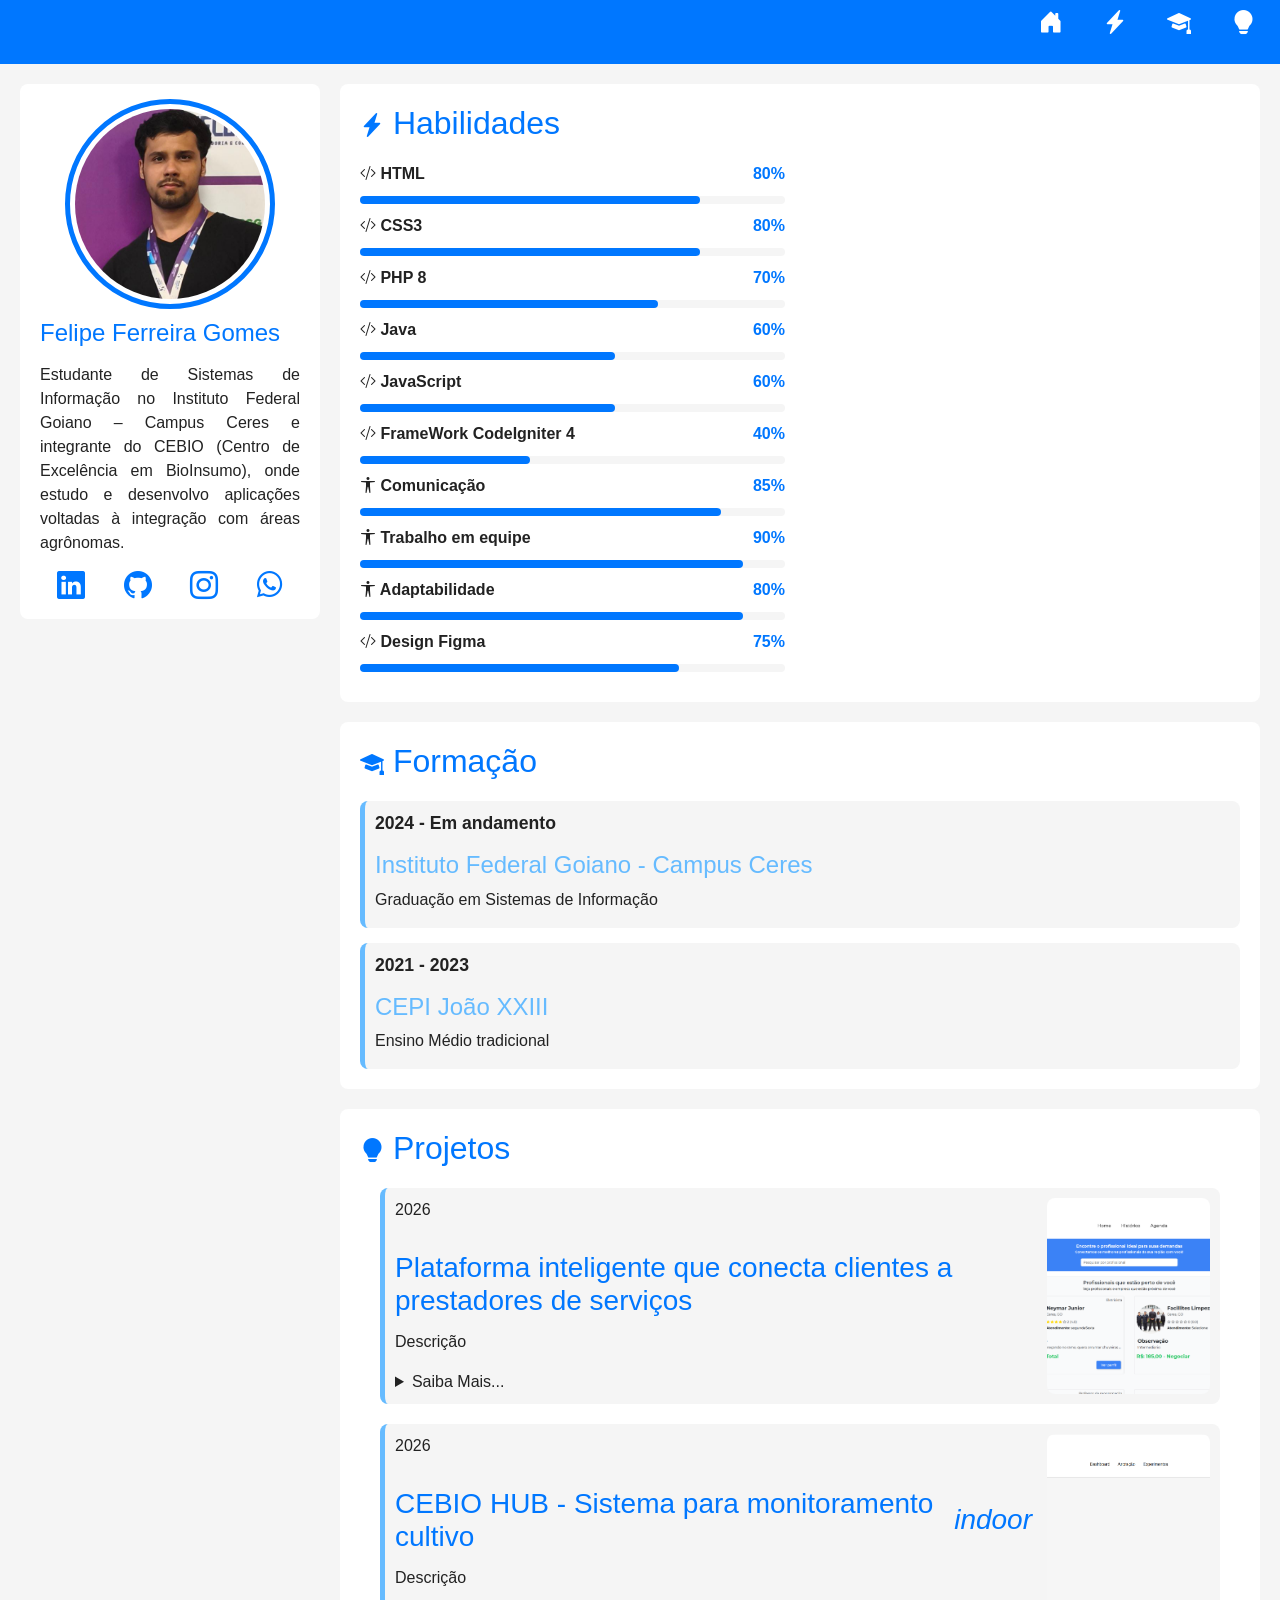
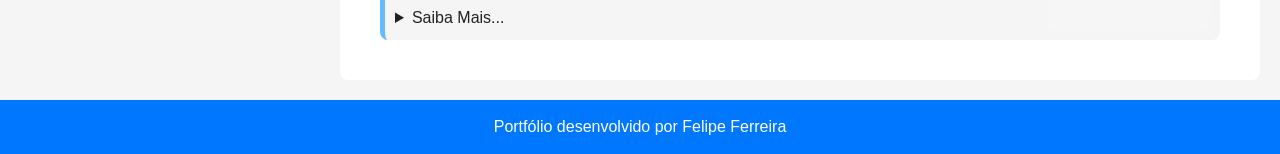
==== commit fef48d90: "Correção de algumas funcionalidades" ====
--- a/projeto-portfolio/index.html
+++ b/projeto-portfolio/index.html
@@ -118,6 +118,25 @@
                         <div class="info">
                             <span class="nome">
                                 <i class="bi bi-code-slash"></i> Java
+                            </span>
+                            <span class="porcent">
+                                60%
+                            </span>
+                        </div>
+
+                        <div class="barra">
+                            <div class="progresso" style="width: 60%;">
+                            </div>
+                        </div>
+                    </div>
+                </div>
+
+
+                <div id="skill-container">
+                    <div class="item">
+                        <div class="info">
+                            <span class="nome">
+                                <i class="bi bi-code-slash"></i> JavaScript
                             </span>
                             <span class="porcent">
                                 60%
@@ -279,12 +298,13 @@
                         <img src="imagens/CEBIOHUB.jpg" class="foto" alt="Site do android">
                         <div class="projeto-info">
                             <p class="periodo"> 2026</p>
-                            <h3 class="titulo"> CEBIO HUB - Sistema para monitoramento cultivo <i>indoor</i>
+                            <h3 class="titulo"> CEBIO HUB - Sistema para monitoramento cultivo&nbsp;<i>indoor</i>
                             </h3>
                             <p>Descrição</p>
                             <details>
                                 <summary>Saiba Mais...</summary>
-                                <p> CebioHUB é uma plataforma financiada pelo CEBIO e pela FAPEG que esta integrada a um dispositivo ioT para monitoramento e controle de cultivo <i>indoor</i>
+                                <p> CebioHUB é uma plataforma financiada pelo CEBIO e pela FAPEG que esta integrada a um
+                                    dispositivo ioT para monitoramento e controle de cultivo <i>indoor</i>
                                     <a href="">Ver mais detalhes sobre essa aplicação</a>
                                 </p>
                             </details>
--- a/projeto-portfolio/estilos/style.css
+++ b/projeto-portfolio/estilos/style.css
@@ -465,24 +465,22 @@
 }
 
 .voltar {
-  position: absolute;
-  top: 60px;
-  left: 450px;
+
 }
 
 
 @media screen and (max-width: 950px) {
-  .content {
+   .content {
     width: 95%;
   }
 
-  .voltar {
+  /* .voltar {
     position: absolute;
     top: 40px;
     left: 40px;
     margin-bottom: 20px;
 
-  }
+  } */ 
 
 }
 
@@ -492,13 +490,13 @@
     width: 95%;
   }
 
-  .voltar {
+  /* .voltar {
     position: absolute;
     top: 70px;
     left: 100px;
     margin-bottom: 20px;
 
-  }
+  } */
 
 
 }
